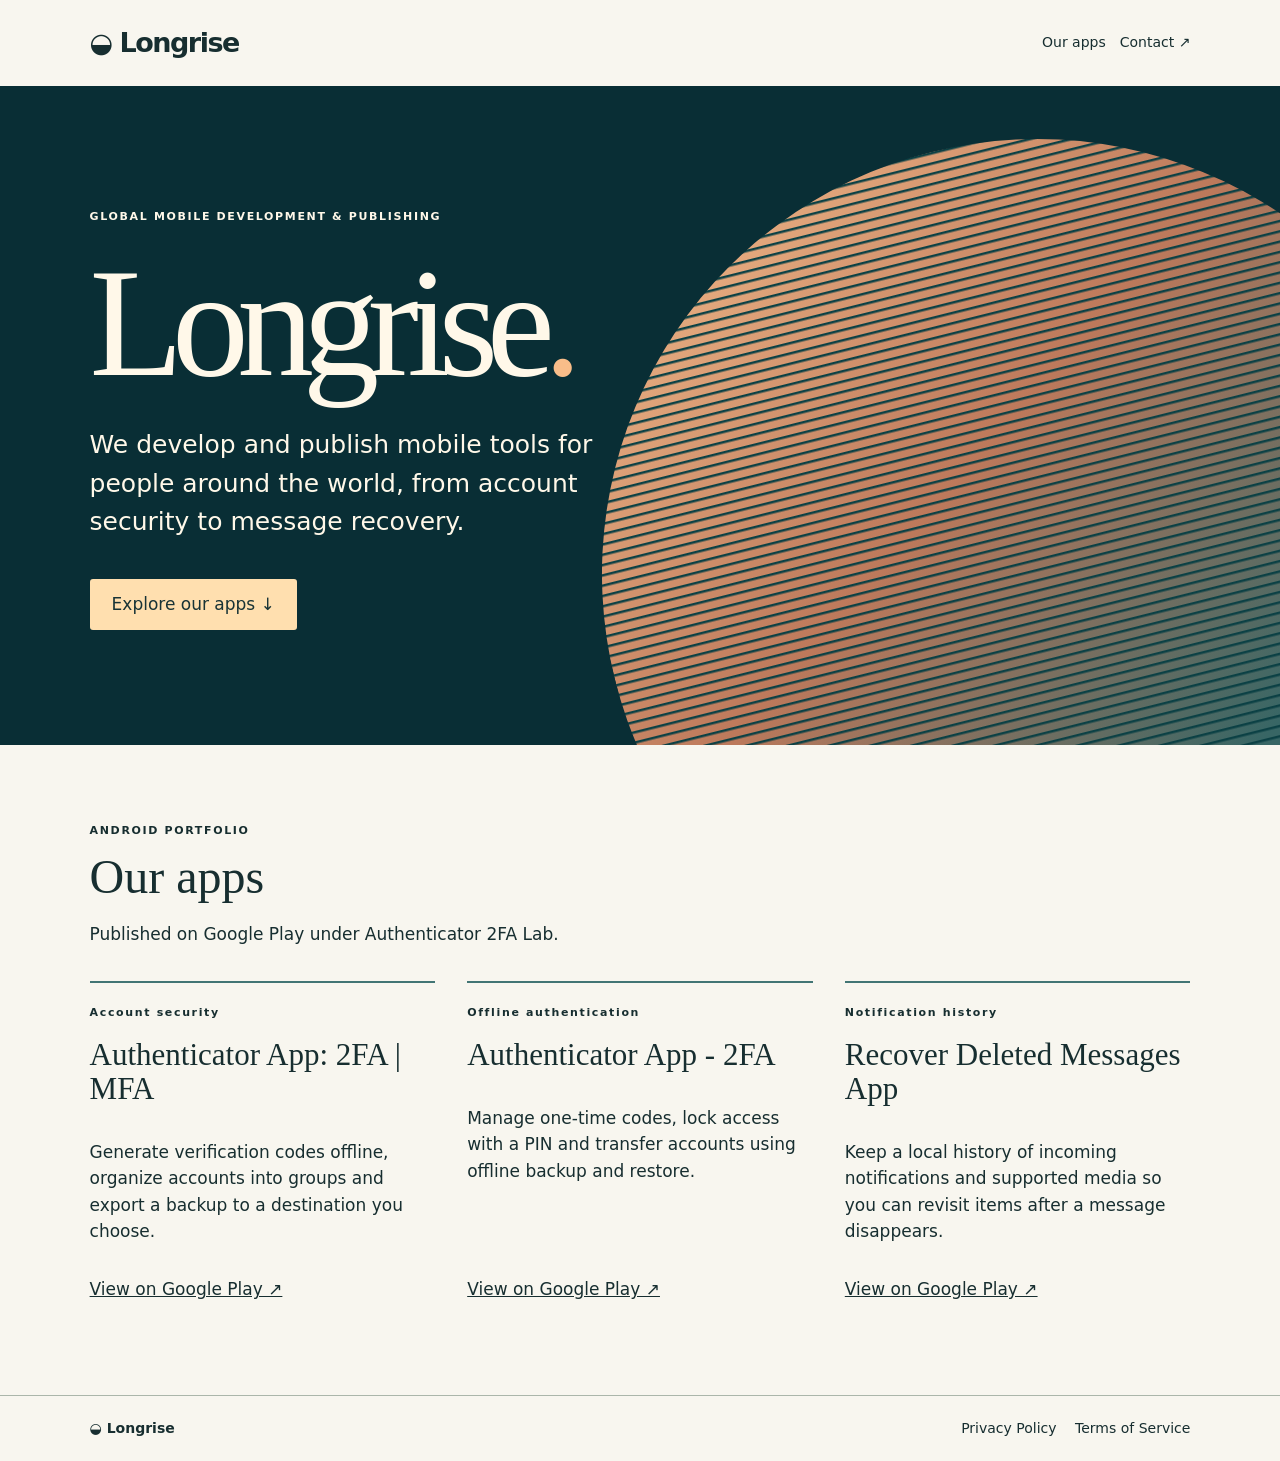
==== index.html @ f98e01ae "Publish Longrise mobile portfolio and product policies" ====
<!doctype html><html lang="en"><meta charset="utf-8"><meta name="viewport" content="width=device-width,initial-scale=1"><title>Mobile development & publishing · Longrise</title><link rel="stylesheet" href="./style.css"><header><a class="brand" href="./">◒ Longrise</a><nav><a href="./#apps">Our apps</a>　<a href="mailto:bravkidd@outlook.com">Contact ↗</a></nav></header><main><section class="hero"><div class="sun"></div><div class="intro"><small>GLOBAL MOBILE DEVELOPMENT &amp; PUBLISHING</small><h1>Longrise<span>.</span></h1><p>We develop and publish mobile tools for people around the world, from account security to message recovery.</p><a class="button" href="#apps">Explore our apps ↓</a></div></section><section id="apps"><small>ANDROID PORTFOLIO</small><h2>Our apps</h2><p>Published on Google Play under Authenticator 2FA Lab.</p><div class="grid"><article><small>Account security</small><h3><a href="https://play.google.com/store/apps/details?id=otp.authenticator.app.authentication.password">Authenticator App: 2FA | MFA</a></h3><p>Generate verification codes offline, organize accounts into groups and export a backup to a destination you choose.</p><a class="action" href="https://play.google.com/store/apps/details?id=otp.authenticator.app.authentication.password">View on Google Play ↗</a></article><article><small>Offline authentication</small><h3><a href="https://play.google.com/store/apps/details?id=authenticator.app.otp.mfa.authentication">Authenticator App - 2FA</a></h3><p>Manage one-time codes, lock access with a PIN and transfer accounts using offline backup and restore.</p><a class="action" href="https://play.google.com/store/apps/details?id=authenticator.app.otp.mfa.authentication">View on Google Play ↗</a></article><article><small>Notification history</small><h3><a href="https://play.google.com/store/apps/details?id=recover.deleted.message.messagerecovery.business.notify">Recover Deleted Messages App</a></h3><p>Keep a local history of incoming notifications and supported media so you can revisit items after a message disappears.</p><a class="action" href="https://play.google.com/store/apps/details?id=recover.deleted.message.messagerecovery.business.notify">View on Google Play ↗</a></article></div></section></main><footer><b>◒ Longrise</b><span><a href="./privacy/">Privacy Policy</a>　 <a href="./tos/">Terms of Service</a></span></footer></html>
---- style.css ----
*{box-sizing:border-box}html{scroll-behavior:smooth}body{margin:0;background:#f8f6ef;color:#172e30;font:17px/1.55 system-ui,sans-serif}a{color:inherit}header,footer{padding:22px 7vw;display:flex;align-items:center;justify-content:space-between;gap:16px}header a,footer a,.grid h3 a{text-decoration:none}.brand{font-size:27px;font-weight:700;letter-spacing:-1.5px}nav,footer{font-size:14px}.hero{background:#092e35;color:#fff8e9;position:relative;overflow:hidden;isolation:isolate;padding:clamp(70px,9vw,145px) 7vw}.sun{position:absolute;z-index:-1;width:68vw;height:68vw;right:-15vw;top:8%;border-radius:50%;background:repeating-linear-gradient(0deg,transparent 0 7px,#0c4145 8px 10px),linear-gradient(145deg,#f7c18f,#bd795b 40%,#386665 73%);transform:rotate(-14deg)}.intro{max-width:54%}small{font:600 11px/1.5 system-ui;letter-spacing:.15em}.hero h1{font:normal clamp(76px,12vw,192px)/1 Georgia,serif;letter-spacing:-.075em;margin:20px 0}.hero h1 span{color:#f9bd89}.intro p{max-width:510px;font-size:clamp(18px,2vw,25px)}.button{display:inline-block;background:#ffdfaf;color:#183336;padding:12px 22px;margin-top:12px;text-decoration:none;border-radius:3px}#apps,.legal{padding:70px 7vw}h2,h3,.legal h1{font-family:Georgia,serif;font-weight:400;line-height:1.1}h2{font-size:48px;margin:10px 0}h3{font-size:31px;margin:16px 0}.grid{margin-top:34px;display:grid;grid-template-columns:repeat(3,1fr);gap:32px}.grid article{border-top:2px solid #427574;padding:22px 0;display:flex;flex-direction:column}.action{margin-top:auto;padding-top:15px}.legal{max-width:930px;margin:auto}.legal h1{font-size:56px}.legal h2{margin-top:40px;font-size:30px}footer{border-top:1px solid #abb6aa}a:hover{text-decoration:underline}@media(max-width:720px){.intro{max-width:100%}.sun{top:auto;bottom:-45vw;right:-22vw;width:85vw;height:85vw}.hero{padding-bottom:100px}.grid{grid-template-columns:1fr;gap:12px}.legal h1{font-size:42px}header,footer{padding:18px 5vw}nav{font-size:13px}}
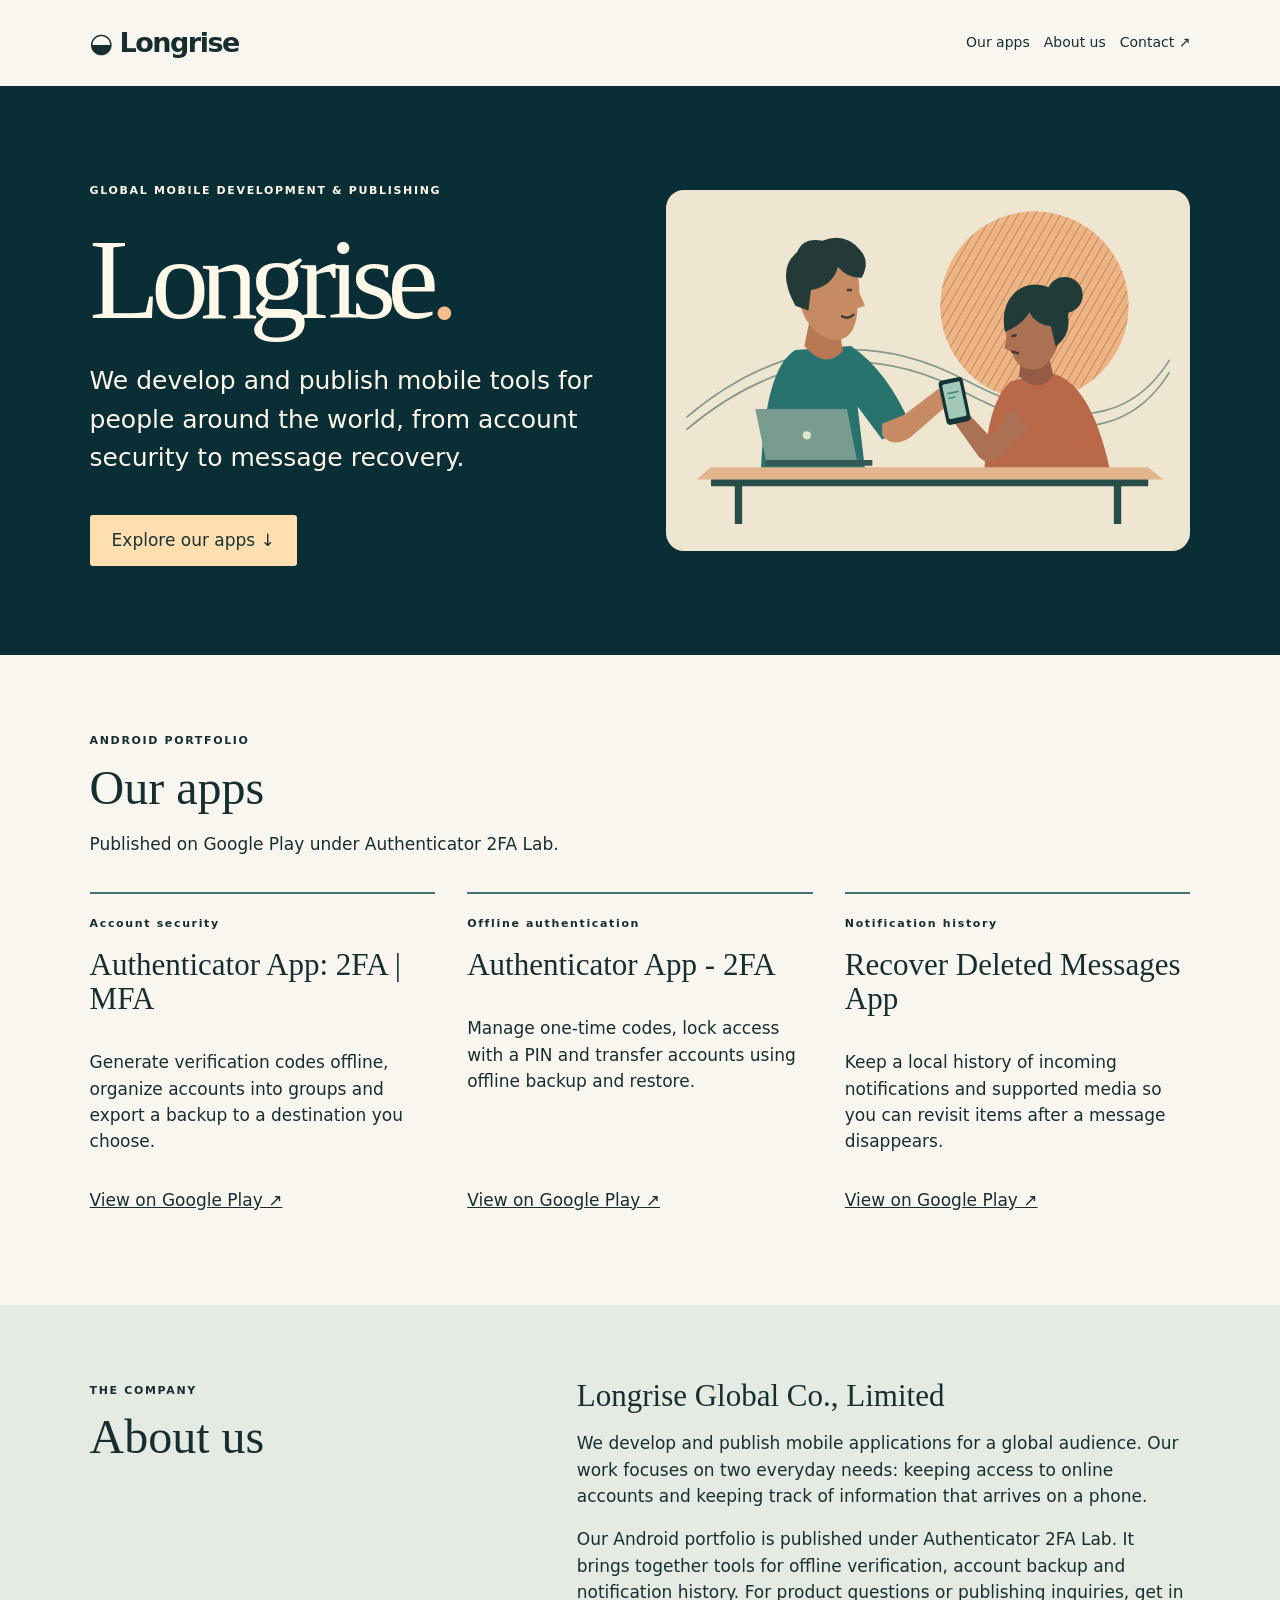
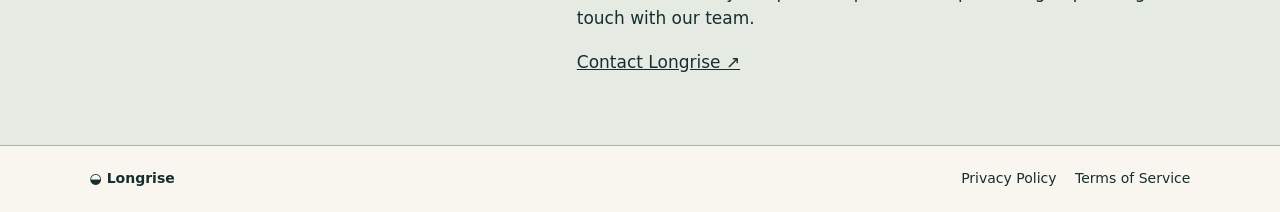
==== commit aca6c70b: "Add illustrated studio and company profile with direct portfolio navigation" ====
--- a/index.html
+++ b/index.html
@@ -1 +1 @@
-<!doctype html><html lang="en"><meta charset="utf-8"><meta name="viewport" content="width=device-width,initial-scale=1"><title>Mobile development & publishing · Longrise</title><link rel="stylesheet" href="./style.css"><header><a class="brand" href="./">◒ Longrise</a><nav><a href="./#apps">Our apps</a>　<a href="mailto:bravkidd@outlook.com">Contact ↗</a></nav></header><main><section class="hero"><div class="sun"></div><div class="intro"><small>GLOBAL MOBILE DEVELOPMENT &amp; PUBLISHING</small><h1>Longrise<span>.</span></h1><p>We develop and publish mobile tools for people around the world, from account security to message recovery.</p><a class="button" href="#apps">Explore our apps ↓</a></div></section><section id="apps"><small>ANDROID PORTFOLIO</small><h2>Our apps</h2><p>Published on Google Play under Authenticator 2FA Lab.</p><div class="grid"><article><small>Account security</small><h3><a href="https://play.google.com/store/apps/details?id=otp.authenticator.app.authentication.password">Authenticator App: 2FA | MFA</a></h3><p>Generate verification codes offline, organize accounts into groups and export a backup to a destination you choose.</p><a class="action" href="https://play.google.com/store/apps/details?id=otp.authenticator.app.authentication.password">View on Google Play ↗</a></article><article><small>Offline authentication</small><h3><a href="https://play.google.com/store/apps/details?id=authenticator.app.otp.mfa.authentication">Authenticator App - 2FA</a></h3><p>Manage one-time codes, lock access with a PIN and transfer accounts using offline backup and restore.</p><a class="action" href="https://play.google.com/store/apps/details?id=authenticator.app.otp.mfa.authentication">View on Google Play ↗</a></article><article><small>Notification history</small><h3><a href="https://play.google.com/store/apps/details?id=recover.deleted.message.messagerecovery.business.notify">Recover Deleted Messages App</a></h3><p>Keep a local history of incoming notifications and supported media so you can revisit items after a message disappears.</p><a class="action" href="https://play.google.com/store/apps/details?id=recover.deleted.message.messagerecovery.business.notify">View on Google Play ↗</a></article></div></section></main><footer><b>◒ Longrise</b><span><a href="./privacy/">Privacy Policy</a>　 <a href="./tos/">Terms of Service</a></span></footer></html>+<!doctype html><html lang="en"><meta charset="utf-8"><meta name="viewport" content="width=device-width,initial-scale=1"><title>Mobile development & publishing · Longrise</title><link rel="stylesheet" href="./style.css"><header><a class="brand" href="./">◒ Longrise</a><nav><a href="./index.html#apps">Our apps</a>　<a href="./index.html#about">About us</a>　<a href="mailto:bravkidd@outlook.com">Contact ↗</a></nav></header><main><section class="hero"><div class="intro"><small>GLOBAL MOBILE DEVELOPMENT &amp; PUBLISHING</small><h1>Longrise<span>.</span></h1><p>We develop and publish mobile tools for people around the world, from account security to message recovery.</p><a class="button" href="#apps">Explore our apps ↓</a></div><img class="studio-art" src="./assets/studio.svg" width="640" height="440" alt="Illustration of two designers reviewing a mobile interface together"></section><section id="apps"><small>ANDROID PORTFOLIO</small><h2>Our apps</h2><p>Published on Google Play under Authenticator 2FA Lab.</p><div class="grid"><article><small>Account security</small><h3><a href="https://play.google.com/store/apps/details?id=otp.authenticator.app.authentication.password">Authenticator App: 2FA | MFA</a></h3><p>Generate verification codes offline, organize accounts into groups and export a backup to a destination you choose.</p><a class="action" href="https://play.google.com/store/apps/details?id=otp.authenticator.app.authentication.password">View on Google Play ↗</a></article><article><small>Offline authentication</small><h3><a href="https://play.google.com/store/apps/details?id=authenticator.app.otp.mfa.authentication">Authenticator App - 2FA</a></h3><p>Manage one-time codes, lock access with a PIN and transfer accounts using offline backup and restore.</p><a class="action" href="https://play.google.com/store/apps/details?id=authenticator.app.otp.mfa.authentication">View on Google Play ↗</a></article><article><small>Notification history</small><h3><a href="https://play.google.com/store/apps/details?id=recover.deleted.message.messagerecovery.business.notify">Recover Deleted Messages App</a></h3><p>Keep a local history of incoming notifications and supported media so you can revisit items after a message disappears.</p><a class="action" href="https://play.google.com/store/apps/details?id=recover.deleted.message.messagerecovery.business.notify">View on Google Play ↗</a></article></div></section><section id="about" class="about"><div><small>THE COMPANY</small><h2>About us</h2></div><div><h3>Longrise Global Co., Limited</h3><p>We develop and publish mobile applications for a global audience. Our work focuses on two everyday needs: keeping access to online accounts and keeping track of information that arrives on a phone.</p><p>Our Android portfolio is published under Authenticator 2FA Lab. It brings together tools for offline verification, account backup and notification history. For product questions or publishing inquiries, get in touch with our team.</p><a href="mailto:bravkidd@outlook.com">Contact Longrise ↗</a></div></section></main><footer><b>◒ Longrise</b><span><a href="./privacy/">Privacy Policy</a>　 <a href="./tos/">Terms of Service</a></span></footer></html>
--- a/style.css
+++ b/style.css
@@ -1 +1,2 @@
 *{box-sizing:border-box}html{scroll-behavior:smooth}body{margin:0;background:#f8f6ef;color:#172e30;font:17px/1.55 system-ui,sans-serif}a{color:inherit}header,footer{padding:22px 7vw;display:flex;align-items:center;justify-content:space-between;gap:16px}header a,footer a,.grid h3 a{text-decoration:none}.brand{font-size:27px;font-weight:700;letter-spacing:-1.5px}nav,footer{font-size:14px}.hero{background:#092e35;color:#fff8e9;position:relative;overflow:hidden;isolation:isolate;padding:clamp(70px,9vw,145px) 7vw}.sun{position:absolute;z-index:-1;width:68vw;height:68vw;right:-15vw;top:8%;border-radius:50%;background:repeating-linear-gradient(0deg,transparent 0 7px,#0c4145 8px 10px),linear-gradient(145deg,#f7c18f,#bd795b 40%,#386665 73%);transform:rotate(-14deg)}.intro{max-width:54%}small{font:600 11px/1.5 system-ui;letter-spacing:.15em}.hero h1{font:normal clamp(76px,12vw,192px)/1 Georgia,serif;letter-spacing:-.075em;margin:20px 0}.hero h1 span{color:#f9bd89}.intro p{max-width:510px;font-size:clamp(18px,2vw,25px)}.button{display:inline-block;background:#ffdfaf;color:#183336;padding:12px 22px;margin-top:12px;text-decoration:none;border-radius:3px}#apps,.legal{padding:70px 7vw}h2,h3,.legal h1{font-family:Georgia,serif;font-weight:400;line-height:1.1}h2{font-size:48px;margin:10px 0}h3{font-size:31px;margin:16px 0}.grid{margin-top:34px;display:grid;grid-template-columns:repeat(3,1fr);gap:32px}.grid article{border-top:2px solid #427574;padding:22px 0;display:flex;flex-direction:column}.action{margin-top:auto;padding-top:15px}.legal{max-width:930px;margin:auto}.legal h1{font-size:56px}.legal h2{margin-top:40px;font-size:30px}footer{border-top:1px solid #abb6aa}a:hover{text-decoration:underline}@media(max-width:720px){.intro{max-width:100%}.sun{top:auto;bottom:-45vw;right:-22vw;width:85vw;height:85vw}.hero{padding-bottom:100px}.grid{grid-template-columns:1fr;gap:12px}.legal h1{font-size:42px}header,footer{padding:18px 5vw}nav{font-size:13px}}
+.hero{display:grid;grid-template-columns:1fr 1fr;align-items:center;gap:4vw;padding:clamp(50px,7vw,115px) 7vw}.hero .intro{max-width:none}.hero h1{font-size:clamp(75px,9vw,145px)}.studio-art{display:block;width:100%;height:auto}.about{background:#e5ebe2;padding:70px 7vw;display:grid;grid-template-columns:1fr 1.45fr;gap:5vw}.about p{max-width:65ch}.about h3{margin-top:4px}#apps,#about{scroll-margin-top:16px}@media(max-width:720px){.hero,.about{grid-template-columns:1fr}.hero{gap:32px}.about{padding:45px 7vw}header{flex-wrap:wrap}header nav{display:flex;gap:14px}.studio-art{max-width:520px}}
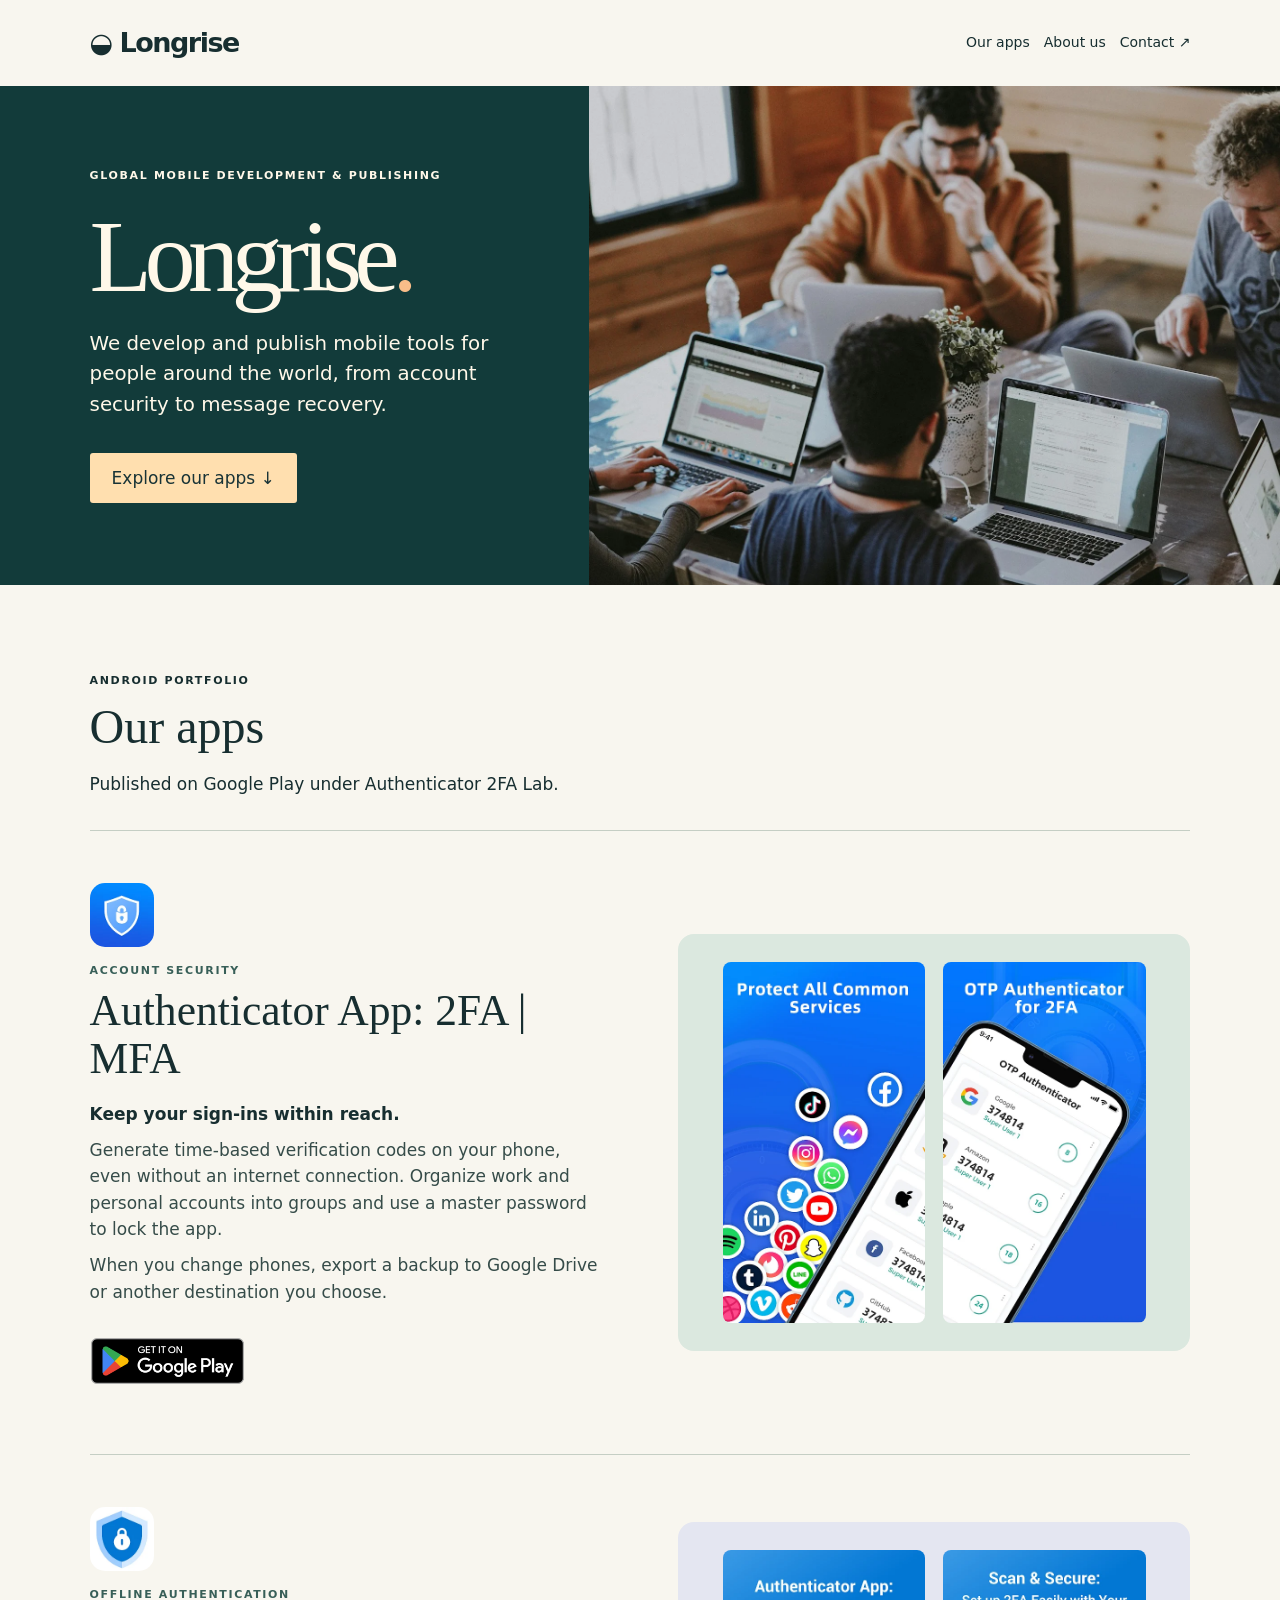
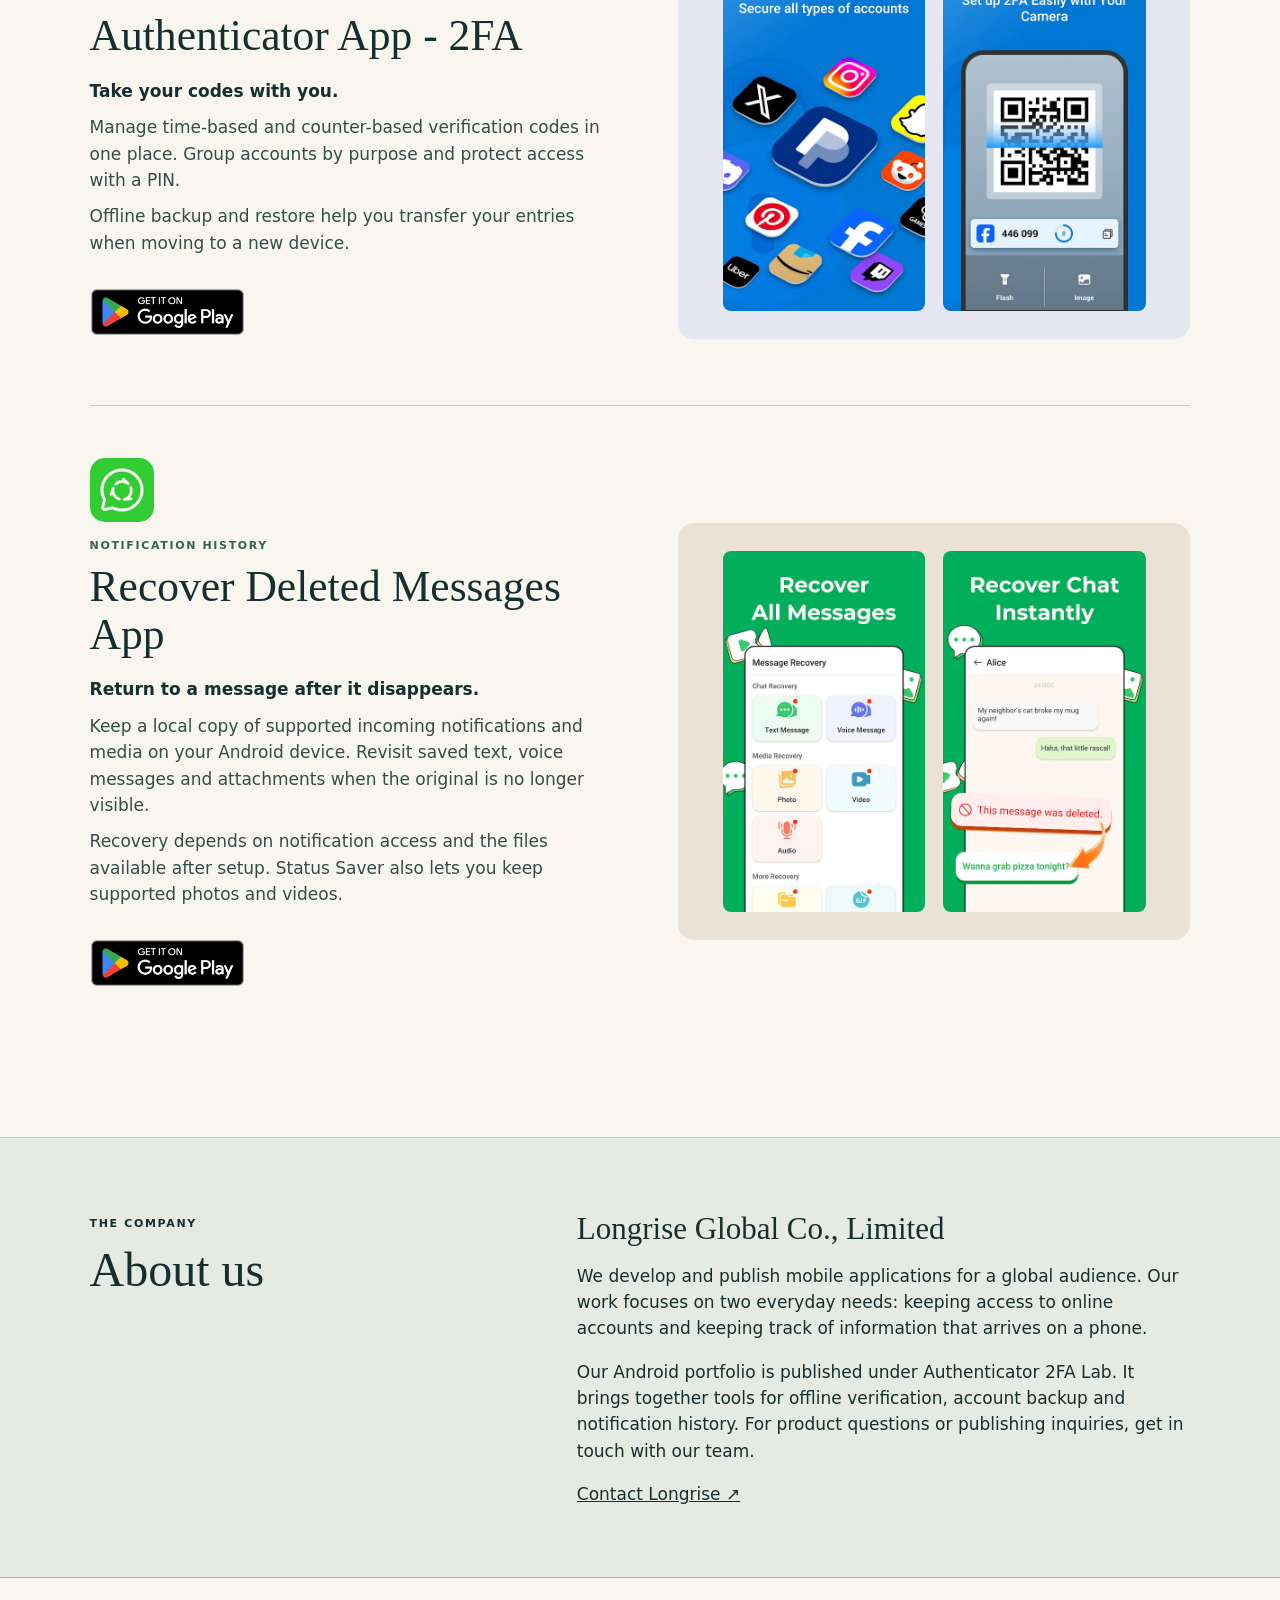
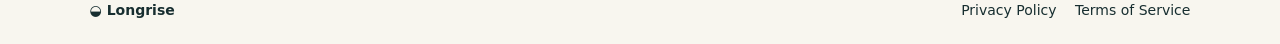
==== commit 89afb537: "Showcase mobile apps with official Play assets and studio photography" ====
--- a/index.html
+++ b/index.html
@@ -1 +1 @@
-<!doctype html><html lang="en"><meta charset="utf-8"><meta name="viewport" content="width=device-width,initial-scale=1"><title>Mobile development & publishing · Longrise</title><link rel="stylesheet" href="./style.css"><header><a class="brand" href="./">◒ Longrise</a><nav><a href="./index.html#apps">Our apps</a>　<a href="./index.html#about">About us</a>　<a href="mailto:bravkidd@outlook.com">Contact ↗</a></nav></header><main><section class="hero"><div class="intro"><small>GLOBAL MOBILE DEVELOPMENT &amp; PUBLISHING</small><h1>Longrise<span>.</span></h1><p>We develop and publish mobile tools for people around the world, from account security to message recovery.</p><a class="button" href="#apps">Explore our apps ↓</a></div><img class="studio-art" src="./assets/studio.svg" width="640" height="440" alt="Illustration of two designers reviewing a mobile interface together"></section><section id="apps"><small>ANDROID PORTFOLIO</small><h2>Our apps</h2><p>Published on Google Play under Authenticator 2FA Lab.</p><div class="grid"><article><small>Account security</small><h3><a href="https://play.google.com/store/apps/details?id=otp.authenticator.app.authentication.password">Authenticator App: 2FA | MFA</a></h3><p>Generate verification codes offline, organize accounts into groups and export a backup to a destination you choose.</p><a class="action" href="https://play.google.com/store/apps/details?id=otp.authenticator.app.authentication.password">View on Google Play ↗</a></article><article><small>Offline authentication</small><h3><a href="https://play.google.com/store/apps/details?id=authenticator.app.otp.mfa.authentication">Authenticator App - 2FA</a></h3><p>Manage one-time codes, lock access with a PIN and transfer accounts using offline backup and restore.</p><a class="action" href="https://play.google.com/store/apps/details?id=authenticator.app.otp.mfa.authentication">View on Google Play ↗</a></article><article><small>Notification history</small><h3><a href="https://play.google.com/store/apps/details?id=recover.deleted.message.messagerecovery.business.notify">Recover Deleted Messages App</a></h3><p>Keep a local history of incoming notifications and supported media so you can revisit items after a message disappears.</p><a class="action" href="https://play.google.com/store/apps/details?id=recover.deleted.message.messagerecovery.business.notify">View on Google Play ↗</a></article></div></section><section id="about" class="about"><div><small>THE COMPANY</small><h2>About us</h2></div><div><h3>Longrise Global Co., Limited</h3><p>We develop and publish mobile applications for a global audience. Our work focuses on two everyday needs: keeping access to online accounts and keeping track of information that arrives on a phone.</p><p>Our Android portfolio is published under Authenticator 2FA Lab. It brings together tools for offline verification, account backup and notification history. For product questions or publishing inquiries, get in touch with our team.</p><a href="mailto:bravkidd@outlook.com">Contact Longrise ↗</a></div></section></main><footer><b>◒ Longrise</b><span><a href="./privacy/">Privacy Policy</a>　 <a href="./tos/">Terms of Service</a></span></footer></html>+<!doctype html><html lang="en"><meta charset="utf-8"><meta name="viewport" content="width=device-width,initial-scale=1"><title>Mobile development & publishing · Longrise</title><link rel="stylesheet" href="./style.css"><link rel="stylesheet" href="./home.css"><header><a class="brand" href="./">◒ Longrise</a><nav><a href="./index.html#apps">Our apps</a>　<a href="./index.html#about">About us</a>　<a href="mailto:bravkidd@outlook.com">Contact ↗</a></nav></header><main><section class="hero"><div class="intro"><small>GLOBAL MOBILE DEVELOPMENT &amp; PUBLISHING</small><h1>Longrise<span>.</span></h1><p>We develop and publish mobile tools for people around the world, from account security to message recovery.</p><a class="button" href="#apps">Explore our apps ↓</a></div><img class="studio-art" src="./assets/studio-photo.webp" width="640" height="440" alt="People working together in a shared studio"></section><section id="apps"><small>ANDROID PORTFOLIO</small><h2>Our apps</h2><p>Published on Google Play under Authenticator 2FA Lab.</p><article class="feature"><div class="details"><img class="icon" src="assets/app0-icon.webp" alt="Authenticator App: 2FA | MFA icon" width="64" height="64"><small>Account security</small><h3>Authenticator App: 2FA | MFA</h3><strong>Keep your sign-ins within reach.</strong><p>Generate time-based verification codes on your phone, even without an internet connection. Organize work and personal accounts into groups and use a master password to lock the app.</p><p>When you change phones, export a backup to Google Drive or another destination you choose.</p><a class="badge" href="https://play.google.com/store/apps/details?id=otp.authenticator.app.authentication.password" aria-label="Get Authenticator App: 2FA | MFA on Google Play"><img src="assets/google-play.png" alt="Get it on Google Play" width="175" height="68"></a></div><div class="screens"><img loading="lazy" src="assets/app0-0.webp" width="450" height="800" alt="Authenticator App: 2FA | MFA — first Google Play preview"><img loading="lazy" src="assets/app0-1.webp" width="450" height="800" alt="Authenticator App: 2FA | MFA — second Google Play preview"></div></article><article class="feature"><div class="details"><img class="icon" src="assets/app1-icon.webp" alt="Authenticator App - 2FA icon" width="64" height="64"><small>Offline authentication</small><h3>Authenticator App - 2FA</h3><strong>Take your codes with you.</strong><p>Manage time-based and counter-based verification codes in one place. Group accounts by purpose and protect access with a PIN.</p><p>Offline backup and restore help you transfer your entries when moving to a new device.</p><a class="badge" href="https://play.google.com/store/apps/details?id=authenticator.app.otp.mfa.authentication" aria-label="Get Authenticator App - 2FA on Google Play"><img src="assets/google-play.png" alt="Get it on Google Play" width="175" height="68"></a></div><div class="screens"><img loading="lazy" src="assets/app1-0.webp" width="450" height="800" alt="Authenticator App - 2FA — first Google Play preview"><img loading="lazy" src="assets/app1-1.webp" width="450" height="800" alt="Authenticator App - 2FA — second Google Play preview"></div></article><article class="feature"><div class="details"><img class="icon" src="assets/app2-icon.webp" alt="Recover Deleted Messages App icon" width="64" height="64"><small>Notification history</small><h3>Recover Deleted Messages App</h3><strong>Return to a message after it disappears.</strong><p>Keep a local copy of supported incoming notifications and media on your Android device. Revisit saved text, voice messages and attachments when the original is no longer visible.</p><p>Recovery depends on notification access and the files available after setup. Status Saver also lets you keep supported photos and videos.</p><a class="badge" href="https://play.google.com/store/apps/details?id=recover.deleted.message.messagerecovery.business.notify" aria-label="Get Recover Deleted Messages App on Google Play"><img src="assets/google-play.png" alt="Get it on Google Play" width="175" height="68"></a></div><div class="screens"><img loading="lazy" src="assets/app2-0.webp" width="450" height="800" alt="Recover Deleted Messages App — first Google Play preview"><img loading="lazy" src="assets/app2-1.webp" width="450" height="800" alt="Recover Deleted Messages App — second Google Play preview"></div></article></section><section id="about" class="about"><div><small>THE COMPANY</small><h2>About us</h2></div><div><h3>Longrise Global Co., Limited</h3><p>We develop and publish mobile applications for a global audience. Our work focuses on two everyday needs: keeping access to online accounts and keeping track of information that arrives on a phone.</p><p>Our Android portfolio is published under Authenticator 2FA Lab. It brings together tools for offline verification, account backup and notification history. For product questions or publishing inquiries, get in touch with our team.</p><a href="mailto:bravkidd@outlook.com">Contact Longrise ↗</a></div></section></main><footer><b>◒ Longrise</b><span><a href="./privacy/">Privacy Policy</a>　 <a href="./tos/">Terms of Service</a></span></footer></html>
--- a/home.css
+++ b/home.css
@@ -0,0 +1,2 @@
+.hero{padding:0;gap:0;grid-template-columns:46% 54%;background:#123b3a}.intro{padding:64px 5vw 72px 7vw}.hero h1{font-size:clamp(72px,8vw,140px)}.hero .studio-art{width:100%;height:100%;min-height:440px;object-fit:cover;border-radius:0}.intro p{font-size:clamp(18px,1.55vw,24px)}#apps{max-width:1450px;margin:auto;padding-block:80px}.feature{display:grid;grid-template-columns:1fr 1fr;gap:6vw;align-items:center;border-top:1px solid #c5cec4;padding:52px 0}.feature:first-of-type{margin-top:32px}.details{max-width:540px}.details small{display:block;color:#385f58;text-transform:uppercase;margin:16px 0 8px}.details h3{font-size:clamp(32px,3.4vw,54px);margin:8px 0 18px}.details p{margin:10px 0;color:#364c49}.icon{border-radius:15px;display:block}.badge{display:inline-block;margin:12px 0 0 -10px}.badge img{display:block}.screens{display:flex;align-items:center;justify-content:center;gap:4%;padding:28px 6%;background:#dbe8df;border-radius:16px}.screens img{display:block;width:45%;height:auto;border-radius:8px}.feature:nth-of-type(2) .screens{background:#e4e6f1}.feature:nth-of-type(3) .screens{background:#eae2d7}.about{border-top:1px solid #bccdc3}@media(max-width:720px){.hero,.feature{grid-template-columns:1fr}.intro{padding:44px 7vw 36px}.hero .studio-art{height:230px;min-height:0;max-width:none}.feature{gap:18px;padding:32px 0}.screens{padding:20px}.screens img{width:min(42%,185px)}#apps{padding-block:42px}.details h3{font-size:34px}}
+@media(min-width:721px){.hero{height:clamp(460px,39vw,620px)}.hero .studio-art{min-height:0;height:100%;min-width:0}.hero .intro{align-self:center}}
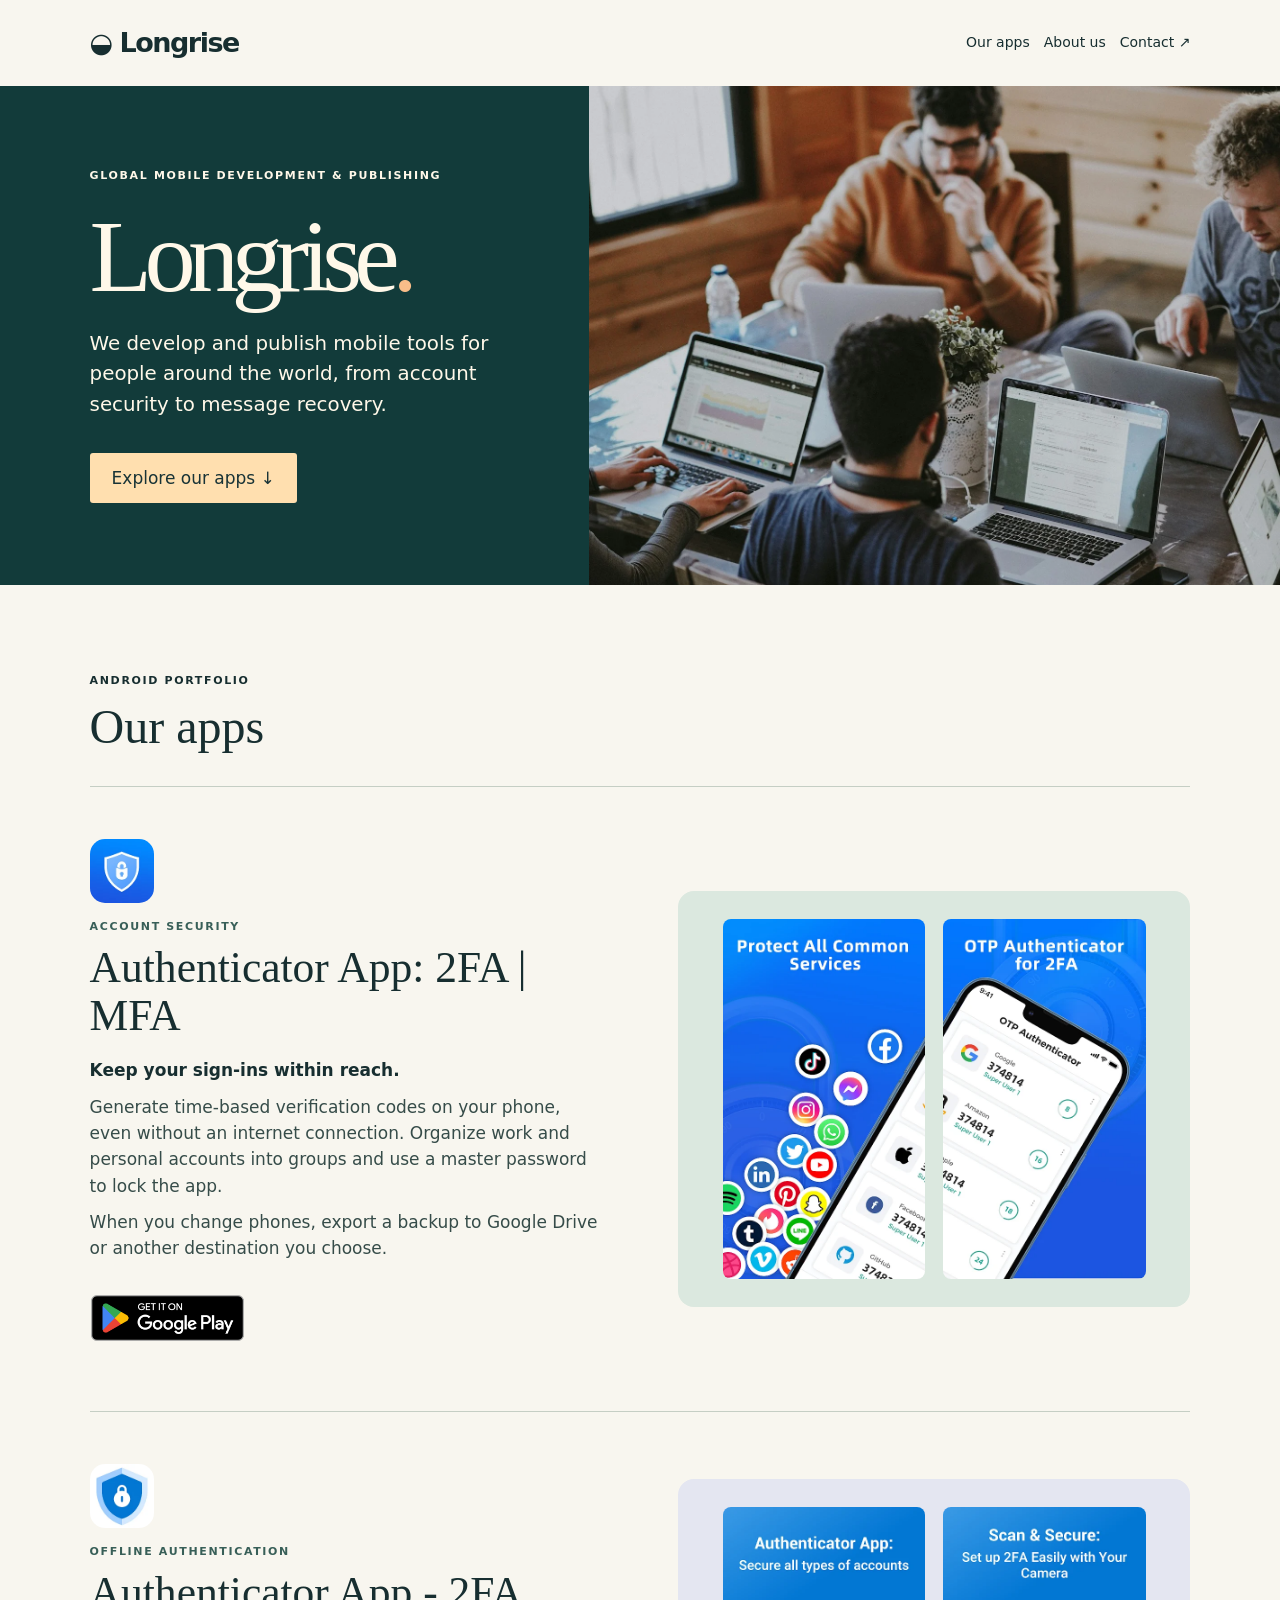
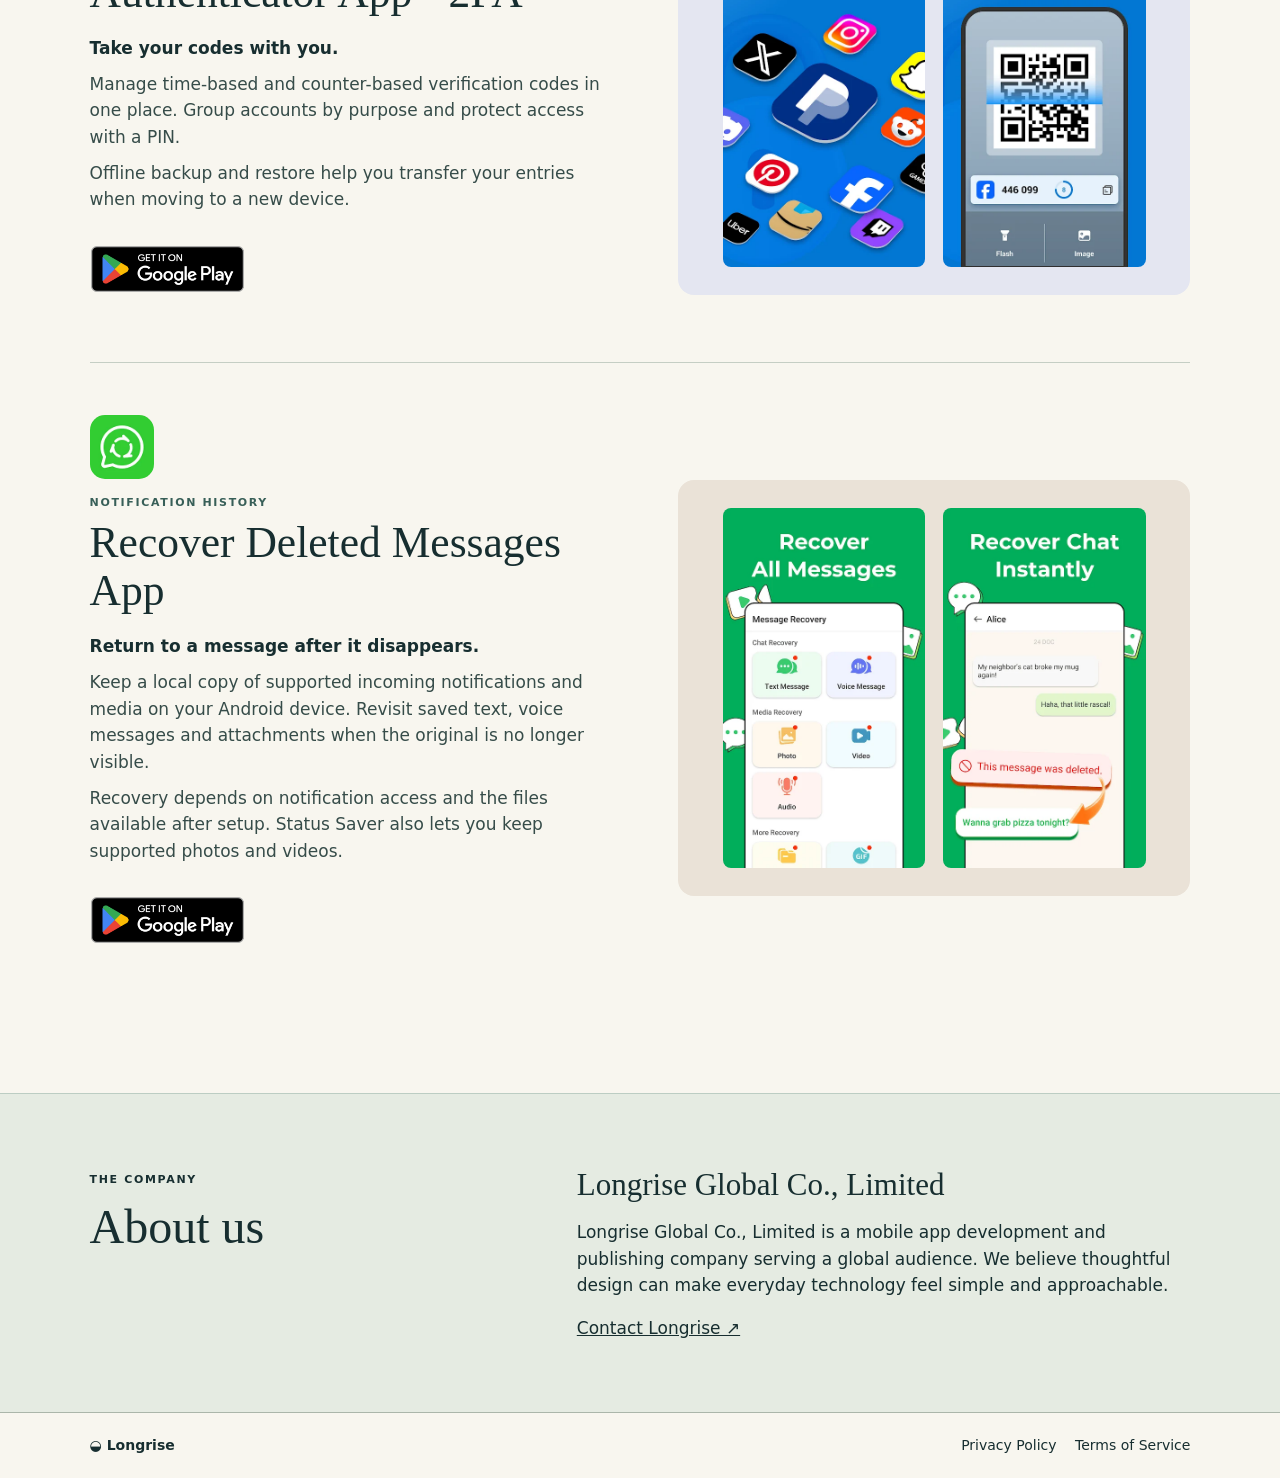
==== commit 8d355d2c: "Simplify company introduction on homepage" ====
--- a/index.html
+++ b/index.html
@@ -1 +1 @@
-<!doctype html><html lang="en"><meta charset="utf-8"><meta name="viewport" content="width=device-width,initial-scale=1"><title>Mobile development & publishing · Longrise</title><link rel="stylesheet" href="./style.css"><link rel="stylesheet" href="./home.css"><header><a class="brand" href="./">◒ Longrise</a><nav><a href="./index.html#apps">Our apps</a>　<a href="./index.html#about">About us</a>　<a href="mailto:bravkidd@outlook.com">Contact ↗</a></nav></header><main><section class="hero"><div class="intro"><small>GLOBAL MOBILE DEVELOPMENT &amp; PUBLISHING</small><h1>Longrise<span>.</span></h1><p>We develop and publish mobile tools for people around the world, from account security to message recovery.</p><a class="button" href="#apps">Explore our apps ↓</a></div><img class="studio-art" src="./assets/studio-photo.webp" width="640" height="440" alt="People working together in a shared studio"></section><section id="apps"><small>ANDROID PORTFOLIO</small><h2>Our apps</h2><p>Published on Google Play under Authenticator 2FA Lab.</p><article class="feature"><div class="details"><img class="icon" src="assets/app0-icon.webp" alt="Authenticator App: 2FA | MFA icon" width="64" height="64"><small>Account security</small><h3>Authenticator App: 2FA | MFA</h3><strong>Keep your sign-ins within reach.</strong><p>Generate time-based verification codes on your phone, even without an internet connection. Organize work and personal accounts into groups and use a master password to lock the app.</p><p>When you change phones, export a backup to Google Drive or another destination you choose.</p><a class="badge" href="https://play.google.com/store/apps/details?id=otp.authenticator.app.authentication.password" aria-label="Get Authenticator App: 2FA | MFA on Google Play"><img src="assets/google-play.png" alt="Get it on Google Play" width="175" height="68"></a></div><div class="screens"><img loading="lazy" src="assets/app0-0.webp" width="450" height="800" alt="Authenticator App: 2FA | MFA — first Google Play preview"><img loading="lazy" src="assets/app0-1.webp" width="450" height="800" alt="Authenticator App: 2FA | MFA — second Google Play preview"></div></article><article class="feature"><div class="details"><img class="icon" src="assets/app1-icon.webp" alt="Authenticator App - 2FA icon" width="64" height="64"><small>Offline authentication</small><h3>Authenticator App - 2FA</h3><strong>Take your codes with you.</strong><p>Manage time-based and counter-based verification codes in one place. Group accounts by purpose and protect access with a PIN.</p><p>Offline backup and restore help you transfer your entries when moving to a new device.</p><a class="badge" href="https://play.google.com/store/apps/details?id=authenticator.app.otp.mfa.authentication" aria-label="Get Authenticator App - 2FA on Google Play"><img src="assets/google-play.png" alt="Get it on Google Play" width="175" height="68"></a></div><div class="screens"><img loading="lazy" src="assets/app1-0.webp" width="450" height="800" alt="Authenticator App - 2FA — first Google Play preview"><img loading="lazy" src="assets/app1-1.webp" width="450" height="800" alt="Authenticator App - 2FA — second Google Play preview"></div></article><article class="feature"><div class="details"><img class="icon" src="assets/app2-icon.webp" alt="Recover Deleted Messages App icon" width="64" height="64"><small>Notification history</small><h3>Recover Deleted Messages App</h3><strong>Return to a message after it disappears.</strong><p>Keep a local copy of supported incoming notifications and media on your Android device. Revisit saved text, voice messages and attachments when the original is no longer visible.</p><p>Recovery depends on notification access and the files available after setup. Status Saver also lets you keep supported photos and videos.</p><a class="badge" href="https://play.google.com/store/apps/details?id=recover.deleted.message.messagerecovery.business.notify" aria-label="Get Recover Deleted Messages App on Google Play"><img src="assets/google-play.png" alt="Get it on Google Play" width="175" height="68"></a></div><div class="screens"><img loading="lazy" src="assets/app2-0.webp" width="450" height="800" alt="Recover Deleted Messages App — first Google Play preview"><img loading="lazy" src="assets/app2-1.webp" width="450" height="800" alt="Recover Deleted Messages App — second Google Play preview"></div></article></section><section id="about" class="about"><div><small>THE COMPANY</small><h2>About us</h2></div><div><h3>Longrise Global Co., Limited</h3><p>We develop and publish mobile applications for a global audience. Our work focuses on two everyday needs: keeping access to online accounts and keeping track of information that arrives on a phone.</p><p>Our Android portfolio is published under Authenticator 2FA Lab. It brings together tools for offline verification, account backup and notification history. For product questions or publishing inquiries, get in touch with our team.</p><a href="mailto:bravkidd@outlook.com">Contact Longrise ↗</a></div></section></main><footer><b>◒ Longrise</b><span><a href="./privacy/">Privacy Policy</a>　 <a href="./tos/">Terms of Service</a></span></footer></html>+<!doctype html><html lang="en"><meta charset="utf-8"><meta name="viewport" content="width=device-width,initial-scale=1"><title>Mobile development & publishing · Longrise</title><link rel="stylesheet" href="./style.css"><link rel="stylesheet" href="./home.css"><header><a class="brand" href="./">◒ Longrise</a><nav><a href="./index.html#apps">Our apps</a>　<a href="./index.html#about">About us</a>　<a href="mailto:bravkidd@outlook.com">Contact ↗</a></nav></header><main><section class="hero"><div class="intro"><small>GLOBAL MOBILE DEVELOPMENT &amp; PUBLISHING</small><h1>Longrise<span>.</span></h1><p>We develop and publish mobile tools for people around the world, from account security to message recovery.</p><a class="button" href="#apps">Explore our apps ↓</a></div><img class="studio-art" src="./assets/studio-photo.webp" width="640" height="440" alt="People working together in a shared studio"></section><section id="apps"><small>ANDROID PORTFOLIO</small><h2>Our apps</h2><article class="feature"><div class="details"><img class="icon" src="assets/app0-icon.webp" alt="Authenticator App: 2FA | MFA icon" width="64" height="64"><small>Account security</small><h3>Authenticator App: 2FA | MFA</h3><strong>Keep your sign-ins within reach.</strong><p>Generate time-based verification codes on your phone, even without an internet connection. Organize work and personal accounts into groups and use a master password to lock the app.</p><p>When you change phones, export a backup to Google Drive or another destination you choose.</p><a class="badge" href="https://play.google.com/store/apps/details?id=otp.authenticator.app.authentication.password" aria-label="Get Authenticator App: 2FA | MFA on Google Play"><img src="assets/google-play.png" alt="Get it on Google Play" width="175" height="68"></a></div><div class="screens"><img loading="lazy" src="assets/app0-0.webp" width="450" height="800" alt="Authenticator App: 2FA | MFA — first Google Play preview"><img loading="lazy" src="assets/app0-1.webp" width="450" height="800" alt="Authenticator App: 2FA | MFA — second Google Play preview"></div></article><article class="feature"><div class="details"><img class="icon" src="assets/app1-icon.webp" alt="Authenticator App - 2FA icon" width="64" height="64"><small>Offline authentication</small><h3>Authenticator App - 2FA</h3><strong>Take your codes with you.</strong><p>Manage time-based and counter-based verification codes in one place. Group accounts by purpose and protect access with a PIN.</p><p>Offline backup and restore help you transfer your entries when moving to a new device.</p><a class="badge" href="https://play.google.com/store/apps/details?id=authenticator.app.otp.mfa.authentication" aria-label="Get Authenticator App - 2FA on Google Play"><img src="assets/google-play.png" alt="Get it on Google Play" width="175" height="68"></a></div><div class="screens"><img loading="lazy" src="assets/app1-0.webp" width="450" height="800" alt="Authenticator App - 2FA — first Google Play preview"><img loading="lazy" src="assets/app1-1.webp" width="450" height="800" alt="Authenticator App - 2FA — second Google Play preview"></div></article><article class="feature"><div class="details"><img class="icon" src="assets/app2-icon.webp" alt="Recover Deleted Messages App icon" width="64" height="64"><small>Notification history</small><h3>Recover Deleted Messages App</h3><strong>Return to a message after it disappears.</strong><p>Keep a local copy of supported incoming notifications and media on your Android device. Revisit saved text, voice messages and attachments when the original is no longer visible.</p><p>Recovery depends on notification access and the files available after setup. Status Saver also lets you keep supported photos and videos.</p><a class="badge" href="https://play.google.com/store/apps/details?id=recover.deleted.message.messagerecovery.business.notify" aria-label="Get Recover Deleted Messages App on Google Play"><img src="assets/google-play.png" alt="Get it on Google Play" width="175" height="68"></a></div><div class="screens"><img loading="lazy" src="assets/app2-0.webp" width="450" height="800" alt="Recover Deleted Messages App — first Google Play preview"><img loading="lazy" src="assets/app2-1.webp" width="450" height="800" alt="Recover Deleted Messages App — second Google Play preview"></div></article></section><section id="about" class="about"><div><small>THE COMPANY</small><h2>About us</h2></div><div><h3>Longrise Global Co., Limited</h3><p>Longrise Global Co., Limited is a mobile app development and publishing company serving a global audience. We believe thoughtful design can make everyday technology feel simple and approachable.</p><a href="mailto:bravkidd@outlook.com">Contact Longrise ↗</a></div></section></main><footer><b>◒ Longrise</b><span><a href="./privacy/">Privacy Policy</a>　 <a href="./tos/">Terms of Service</a></span></footer></html>
